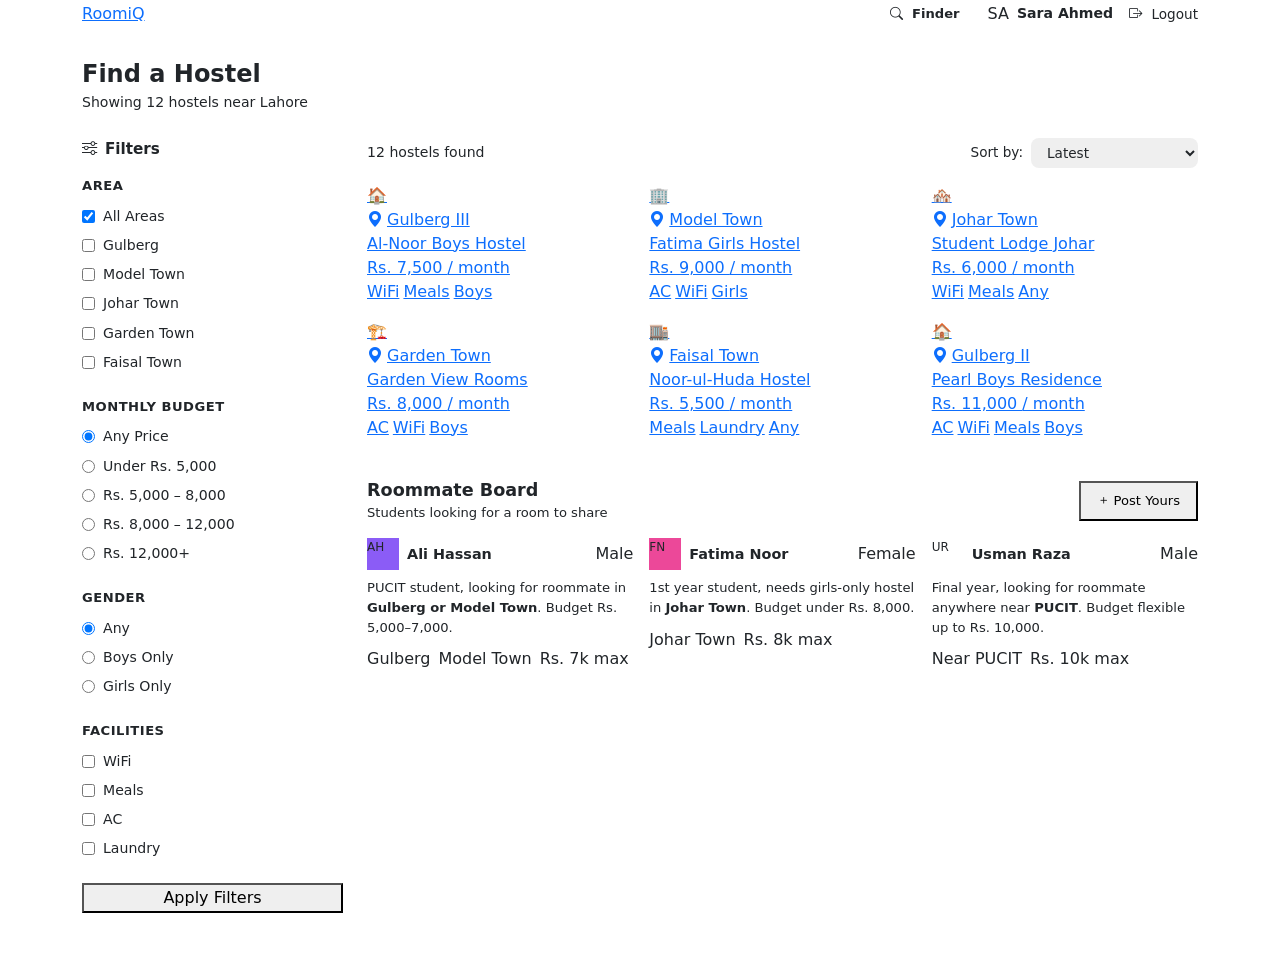
==== finder-home.html @ 052b9d27 "add finder home page with filter options and listings" ====
<!DOCTYPE html>
<html lang="en">
<head>
    <meta charset="UTF-8">
    <meta name="viewport" content="width=device-width, initial-scale=1.0">
    <title>Find Hostels – RoomiQ</title>
    <link href="https://cdn.jsdelivr.net/npm/bootstrap@5.3.2/dist/css/bootstrap.min.css" rel="stylesheet">
    <link href="https://cdn.jsdelivr.net/npm/bootstrap-icons@1.11.3/font/bootstrap-icons.min.css" rel="stylesheet">
    <link rel="stylesheet" href="css/style.css">
</head>
<body style="background: var(--bg-light);">

<!-- ===== NAVBAR ===== -->
<nav class="dash-navbar">
    <div class="container d-flex align-items-center justify-content-between">
        <a href="index.html" class="rq-logo">Roomi<span>Q</span></a>
        <div class="d-flex align-items-center gap-3">
            <span style="font-size: 0.82rem; background: var(--primary-light); color: var(--primary); padding: 4px 12px; border-radius: 20px; font-weight: 600;">
                <i class="bi bi-search me-1"></i> Finder
            </span>
            <div class="d-flex align-items-center gap-2">
                <div class="user-avatar" style="background: var(--accent);">SA</div>
                <span style="font-size: 0.88rem; font-weight: 600; color: var(--text-dark);">Sara Ahmed</span>
            </div>
            <a href="login.html" style="font-size: 0.85rem; color: var(--text-muted); text-decoration: none;">
                <i class="bi bi-box-arrow-right me-1"></i> Logout
            </a>
        </div>
    </div>
</nav>

<div class="container" style="padding-top: 32px; padding-bottom: 60px;">

    <!-- Page Header -->
    <div class="mb-4">
        <h1 style="font-size: 1.5rem; font-weight: 800; margin-bottom: 4px;">Find a Hostel</h1>
        <p style="font-size: 0.88rem; color: var(--text-muted); margin: 0;">Showing 12 hostels near Lahore</p>
    </div>

    <div class="row g-4">

        <!-- ===== FILTER SIDEBAR ===== -->
        <div class="col-lg-3">
            <div class="filter-bar">
                <div style="font-weight: 700; font-size: 0.95rem; margin-bottom: 16px;">
                    <i class="bi bi-sliders me-2"></i>Filters
                </div>

                <!-- Area -->
                <div class="mb-4">
                    <div style="font-size: 0.82rem; font-weight: 600; color: var(--text-muted); margin-bottom: 10px; text-transform: uppercase; letter-spacing: 0.5px;">Area</div>
                    <div class="d-flex flex-column gap-2">
                        <label style="display: flex; align-items: center; gap: 8px; font-size: 0.88rem; cursor: pointer;">
                            <input type="checkbox" checked style="accent-color: var(--primary);"> All Areas
                        </label>
                        <label style="display: flex; align-items: center; gap: 8px; font-size: 0.88rem; cursor: pointer;">
                            <input type="checkbox" style="accent-color: var(--primary);"> Gulberg
                        </label>
                        <label style="display: flex; align-items: center; gap: 8px; font-size: 0.88rem; cursor: pointer;">
                            <input type="checkbox" style="accent-color: var(--primary);"> Model Town
                        </label>
                        <label style="display: flex; align-items: center; gap: 8px; font-size: 0.88rem; cursor: pointer;">
                            <input type="checkbox" style="accent-color: var(--primary);"> Johar Town
                        </label>
                        <label style="display: flex; align-items: center; gap: 8px; font-size: 0.88rem; cursor: pointer;">
                            <input type="checkbox" style="accent-color: var(--primary);"> Garden Town
                        </label>
                        <label style="display: flex; align-items: center; gap: 8px; font-size: 0.88rem; cursor: pointer;">
                            <input type="checkbox" style="accent-color: var(--primary);"> Faisal Town
                        </label>
                    </div>
                </div>

                <!-- Budget -->
                <div class="mb-4">
                    <div style="font-size: 0.82rem; font-weight: 600; color: var(--text-muted); margin-bottom: 10px; text-transform: uppercase; letter-spacing: 0.5px;">Monthly Budget</div>
                    <div class="d-flex flex-column gap-2">
                        <label style="display: flex; align-items: center; gap: 8px; font-size: 0.88rem; cursor: pointer;">
                            <input type="radio" name="budget" checked style="accent-color: var(--primary);"> Any Price
                        </label>
                        <label style="display: flex; align-items: center; gap: 8px; font-size: 0.88rem; cursor: pointer;">
                            <input type="radio" name="budget" style="accent-color: var(--primary);"> Under Rs. 5,000
                        </label>
                        <label style="display: flex; align-items: center; gap: 8px; font-size: 0.88rem; cursor: pointer;">
                            <input type="radio" name="budget" style="accent-color: var(--primary);"> Rs. 5,000 – 8,000
                        </label>
                        <label style="display: flex; align-items: center; gap: 8px; font-size: 0.88rem; cursor: pointer;">
                            <input type="radio" name="budget" style="accent-color: var(--primary);"> Rs. 8,000 – 12,000
                        </label>
                        <label style="display: flex; align-items: center; gap: 8px; font-size: 0.88rem; cursor: pointer;">
                            <input type="radio" name="budget" style="accent-color: var(--primary);"> Rs. 12,000+
                        </label>
                    </div>
                </div>

                <!-- Gender -->
                <div class="mb-4">
                    <div style="font-size: 0.82rem; font-weight: 600; color: var(--text-muted); margin-bottom: 10px; text-transform: uppercase; letter-spacing: 0.5px;">Gender</div>
                    <div class="d-flex flex-column gap-2">
                        <label style="display: flex; align-items: center; gap: 8px; font-size: 0.88rem; cursor: pointer;">
                            <input type="radio" name="gender" checked style="accent-color: var(--primary);"> Any
                        </label>
                        <label style="display: flex; align-items: center; gap: 8px; font-size: 0.88rem; cursor: pointer;">
                            <input type="radio" name="gender" style="accent-color: var(--primary);"> Boys Only
                        </label>
                        <label style="display: flex; align-items: center; gap: 8px; font-size: 0.88rem; cursor: pointer;">
                            <input type="radio" name="gender" style="accent-color: var(--primary);"> Girls Only
                        </label>
                    </div>
                </div>

                <!-- Facilities -->
                <div class="mb-4">
                    <div style="font-size: 0.82rem; font-weight: 600; color: var(--text-muted); margin-bottom: 10px; text-transform: uppercase; letter-spacing: 0.5px;">Facilities</div>
                    <div class="d-flex flex-column gap-2">
                        <label style="display: flex; align-items: center; gap: 8px; font-size: 0.88rem; cursor: pointer;">
                            <input type="checkbox" style="accent-color: var(--primary);"> WiFi
                        </label>
                        <label style="display: flex; align-items: center; gap: 8px; font-size: 0.88rem; cursor: pointer;">
                            <input type="checkbox" style="accent-color: var(--primary);"> Meals
                        </label>
                        <label style="display: flex; align-items: center; gap: 8px; font-size: 0.88rem; cursor: pointer;">
                            <input type="checkbox" style="accent-color: var(--primary);"> AC
                        </label>
                        <label style="display: flex; align-items: center; gap: 8px; font-size: 0.88rem; cursor: pointer;">
                            <input type="checkbox" style="accent-color: var(--primary);"> Laundry
                        </label>
                    </div>
                </div>

                <button class="btn-primary-rq w-100 text-center">Apply Filters</button>
            </div>
        </div>

        <!-- ===== LISTINGS GRID ===== -->
        <div class="col-lg-9">

            <!-- Sort bar -->
            <div class="d-flex align-items-center justify-content-between mb-3">
                <span style="font-size: 0.88rem; color: var(--text-muted);">12 hostels found</span>
                <div class="d-flex align-items-center gap-2">
                    <span style="font-size: 0.85rem; color: var(--text-muted);">Sort by:</span>
                    <select style="border: 1.5px solid var(--border); border-radius: 8px; padding: 6px 12px; font-size: 0.85rem; color: var(--text-dark); outline: none;">
                        <option>Latest</option>
                        <option>Price: Low to High</option>
                        <option>Price: High to Low</option>
                    </select>
                </div>
            </div>

            <!-- Cards Grid -->
            <div class="row g-3">

                <!-- Listing 1 -->
                <div class="col-md-4">
                    <a href="#" class="listing-card" onclick="showDetail(event)">
                        <div class="listing-card-img">🏠</div>
                        <div class="listing-card-body">
                            <div class="listing-area"><i class="bi bi-geo-alt-fill me-1"></i>Gulberg III</div>
                            <div class="listing-title">Al-Noor Boys Hostel</div>
                            <div class="listing-price">Rs. 7,500 <span>/ month</span></div>
                            <div class="d-flex flex-wrap gap-1 align-items-center">
                                <span class="facility-tag">WiFi</span>
                                <span class="facility-tag">Meals</span>
                                <span class="gender-badge gender-boys">Boys</span>
                            </div>
                        </div>
                    </a>
                </div>

                <!-- Listing 2 -->
                <div class="col-md-4">
                    <a href="#" class="listing-card" onclick="showDetail(event)">
                        <div class="listing-card-img">🏢</div>
                        <div class="listing-card-body">
                            <div class="listing-area"><i class="bi bi-geo-alt-fill me-1"></i>Model Town</div>
                            <div class="listing-title">Fatima Girls Hostel</div>
                            <div class="listing-price">Rs. 9,000 <span>/ month</span></div>
                            <div class="d-flex flex-wrap gap-1 align-items-center">
                                <span class="facility-tag">AC</span>
                                <span class="facility-tag">WiFi</span>
                                <span class="gender-badge gender-girls">Girls</span>
                            </div>
                        </div>
                    </a>
                </div>

                <!-- Listing 3 -->
                <div class="col-md-4">
                    <a href="#" class="listing-card" onclick="showDetail(event)">
                        <div class="listing-card-img">🏘️</div>
                        <div class="listing-card-body">
                            <div class="listing-area"><i class="bi bi-geo-alt-fill me-1"></i>Johar Town</div>
                            <div class="listing-title">Student Lodge Johar</div>
                            <div class="listing-price">Rs. 6,000 <span>/ month</span></div>
                            <div class="d-flex flex-wrap gap-1 align-items-center">
                                <span class="facility-tag">WiFi</span>
                                <span class="facility-tag">Meals</span>
                                <span class="gender-badge gender-any">Any</span>
                            </div>
                        </div>
                    </a>
                </div>

                <!-- Listing 4 -->
                <div class="col-md-4">
                    <a href="#" class="listing-card" onclick="showDetail(event)">
                        <div class="listing-card-img">🏗️</div>
                        <div class="listing-card-body">
                            <div class="listing-area"><i class="bi bi-geo-alt-fill me-1"></i>Garden Town</div>
                            <div class="listing-title">Garden View Rooms</div>
                            <div class="listing-price">Rs. 8,000 <span>/ month</span></div>
                            <div class="d-flex flex-wrap gap-1 align-items-center">
                                <span class="facility-tag">AC</span>
                                <span class="facility-tag">WiFi</span>
                                <span class="gender-badge gender-boys">Boys</span>
                            </div>
                        </div>
                    </a>
                </div>

                <!-- Listing 5 -->
                <div class="col-md-4">
                    <a href="#" class="listing-card" onclick="showDetail(event)">
                        <div class="listing-card-img">🏬</div>
                        <div class="listing-card-body">
                            <div class="listing-area"><i class="bi bi-geo-alt-fill me-1"></i>Faisal Town</div>
                            <div class="listing-title">Noor-ul-Huda Hostel</div>
                            <div class="listing-price">Rs. 5,500 <span>/ month</span></div>
                            <div class="d-flex flex-wrap gap-1 align-items-center">
                                <span class="facility-tag">Meals</span>
                                <span class="facility-tag">Laundry</span>
                                <span class="gender-badge gender-any">Any</span>
                            </div>
                        </div>
                    </a>
                </div>

                <!-- Listing 6 -->
                <div class="col-md-4">
                    <a href="#" class="listing-card" onclick="showDetail(event)">
                        <div class="listing-card-img">🏠</div>
                        <div class="listing-card-body">
                            <div class="listing-area"><i class="bi bi-geo-alt-fill me-1"></i>Gulberg II</div>
                            <div class="listing-title">Pearl Boys Residence</div>
                            <div class="listing-price">Rs. 11,000 <span>/ month</span></div>
                            <div class="d-flex flex-wrap gap-1 align-items-center">
                                <span class="facility-tag">AC</span>
                                <span class="facility-tag">WiFi</span>
                                <span class="facility-tag">Meals</span>
                                <span class="gender-badge gender-boys">Boys</span>
                            </div>
                        </div>
                    </a>
                </div>

            </div>

            <!-- ===== ROOMMATE BOARD ===== -->
            <div style="margin-top: 40px;">
                <div class="d-flex align-items-center justify-content-between mb-3">
                    <div>
                        <h2 style="font-size: 1.1rem; font-weight: 800; margin-bottom: 2px;">Roommate Board</h2>
                        <p style="font-size: 0.82rem; color: var(--text-muted); margin: 0;">Students looking for a room to share</p>
                    </div>
                    <button class="btn-accent-rq" style="font-size: 0.82rem; padding: 8px 16px;" onclick="showRoommateModal()">
                        <i class="bi bi-plus me-1"></i>Post Yours
                    </button>
                </div>
                <div class="row g-3">
                    <div class="col-md-4">
                        <div class="roommate-card">
                            <div class="d-flex align-items-center gap-2 mb-2">
                                <div class="user-avatar" style="background: #8B5CF6; width: 32px; height: 32px; font-size: 0.75rem;">AH</div>
                                <span style="font-weight: 700; font-size: 0.9rem;">Ali Hassan</span>
                                <span class="gender-badge gender-boys" style="margin-left: auto;">Male</span>
                            </div>
                            <div style="font-size: 0.82rem; color: var(--text-muted); margin-bottom: 10px; line-height: 1.5;">
                                PUCIT student, looking for roommate in <strong>Gulberg or Model Town</strong>. Budget Rs. 5,000–7,000.
                            </div>
                            <div class="d-flex gap-2">
                                <span class="facility-tag">Gulberg</span>
                                <span class="facility-tag">Model Town</span>
                                <span class="facility-tag">Rs. 7k max</span>
                            </div>
                        </div>
                    </div>
                    <div class="col-md-4">
                        <div class="roommate-card">
                            <div class="d-flex align-items-center gap-2 mb-2">
                                <div class="user-avatar" style="background: #EC4899; width: 32px; height: 32px; font-size: 0.75rem;">FN</div>
                                <span style="font-weight: 700; font-size: 0.9rem;">Fatima Noor</span>
                                <span class="gender-badge gender-girls" style="margin-left: auto;">Female</span>
                            </div>
                            <div style="font-size: 0.82rem; color: var(--text-muted); margin-bottom: 10px; line-height: 1.5;">
                                1st year student, needs girls-only hostel in <strong>Johar Town</strong>. Budget under Rs. 8,000.
                            </div>
                            <div class="d-flex gap-2">
                                <span class="facility-tag">Johar Town</span>
                                <span class="facility-tag">Rs. 8k max</span>
                            </div>
                        </div>
                    </div>
                    <div class="col-md-4">
                        <div class="roommate-card">
                            <div class="d-flex align-items-center gap-2 mb-2">
                                <div class="user-avatar" style="background: var(--accent); width: 32px; height: 32px; font-size: 0.75rem;">UR</div>
                                <span style="font-weight: 700; font-size: 0.9rem;">Usman Raza</span>
                                <span class="gender-badge gender-boys" style="margin-left: auto;">Male</span>
                            </div>
                            <div style="font-size: 0.82rem; color: var(--text-muted); margin-bottom: 10px; line-height: 1.5;">
                                Final year, looking for roommate anywhere near <strong>PUCIT</strong>. Budget flexible up to Rs. 10,000.
                            </div>
                            <div class="d-flex gap-2">
                                <span class="facility-tag">Near PUCIT</span>
                                <span class="facility-tag">Rs. 10k max</span>
                            </div>
                        </div>
                    </div>
                </div>
            </div>

        </div>
    </div>
</div>

<!-- Hostel Detail Modal -->
<div class="modal fade" id="detailModal" tabindex="-1">
    <div class="modal-dialog modal-lg">
        <div class="modal-content" style="border-radius: 16px; border: none;">
            <div class="modal-header" style="border-bottom: 1px solid var(--border); padding: 20px 24px;">
                <h5 class="modal-title" style="font-weight: 700;">Al-Noor Boys Hostel</h5>
                <button type="button" class="btn-close" data-bs-dismiss="modal"></button>
            </div>
            <div class="modal-body" style="padding: 24px;">
                <div class="listing-card-img mb-3" style="height: 200px; border-radius: 12px;">🏠</div>
                <div class="d-flex align-items-center gap-3 flex-wrap mb-3">
                    <div style="font-size: 1.4rem; font-weight: 800; color: var(--accent);">Rs. 7,500<span style="font-size: 0.85rem; font-weight: 500; color: var(--text-muted);">/month</span></div>
                    <span class="gender-badge gender-boys">Boys Only</span>
                    <span style="font-size: 0.88rem; color: var(--text-muted);"><i class="bi bi-geo-alt me-1"></i>Gulberg III, Lahore</span>
                </div>
                <div class="mb-3">
                    <div style="font-weight: 700; font-size: 0.9rem; margin-bottom: 8px;">Facilities</div>
                    <div class="d-flex flex-wrap gap-2">
                        <span class="facility-tag"><i class="bi bi-wifi me-1"></i>WiFi</span>
                        <span class="facility-tag">3 Meals/day</span>
                        <span class="facility-tag">Laundry</span>
                        <span class="facility-tag">24/7 Security</span>
                    </div>
                </div>
                <div class="mb-3">
                    <div style="font-weight: 700; font-size: 0.9rem; margin-bottom: 6px;">Description</div>
                    <p style="font-size: 0.88rem; color: var(--text-muted); line-height: 1.6;">Well-maintained boys hostel located in the heart of Gulberg. 5 minutes drive from PUCIT. Clean rooms, home-cooked meals, and reliable WiFi. Rooms available on sharing basis (2–3 persons).</p>
                </div>
            </div>
            <div class="modal-footer" style="border-top: 1px solid var(--border); padding: 16px 24px;">
                <button type="button" class="btn-outline-rq" data-bs-dismiss="modal">Close</button>
                <a href="https://wa.me/923001234567?text=Hi! I found your hostel on RoomiQ and I'm interested." target="_blank" class="btn-accent-rq ms-2">
                    <i class="bi bi-whatsapp me-2"></i>Contact on WhatsApp
                </a>
            </div>
        </div>
    </div>
</div>

<!-- Post Roommate Modal -->
<div class="modal fade" id="roommateModal" tabindex="-1">
    <div class="modal-dialog">
        <div class="modal-content" style="border-radius: 16px; border: none;">
            <div class="modal-header" style="border-bottom: 1px solid var(--border); padding: 20px 24px;">
                <h5 class="modal-title" style="font-weight: 700;">Post Roommate Request</h5>
                <button type="button" class="btn-close" data-bs-dismiss="modal"></button>
            </div>
            <div class="modal-body" style="padding: 24px;">
                <div class="mb-3">
                    <label class="form-label-rq">Preferred Area</label>
                    <input type="text" class="form-control-rq" placeholder="e.g. Gulberg, Johar Town...">
                </div>
                <div class="mb-3">
                    <label class="form-label-rq">Max Budget (PKR/month)</label>
                    <input type="number" class="form-control-rq" placeholder="e.g. 8000">
                </div>
                <div class="mb-3">
                    <label class="form-label-rq">Gender</label>
                    <select class="form-control-rq">
                        <option>Male</option>
                        <option>Female</option>
                    </select>
                </div>
                <div class="mb-3">
                    <label class="form-label-rq">Short Description</label>
                    <textarea class="form-control-rq" rows="3" placeholder="Briefly describe what you're looking for..."></textarea>
                </div>
            </div>
            <div class="modal-footer" style="border-top: 1px solid var(--border); padding: 16px 24px;">
                <button type="button" class="btn-outline-rq" data-bs-dismiss="modal">Cancel</button>
                <button type="button" class="btn-primary-rq ms-2">Post Request</button>
            </div>
        </div>
    </div>
</div>

<script src="https://cdn.jsdelivr.net/npm/bootstrap@5.3.2/dist/js/bootstrap.bundle.min.js"></script>
<script>
    function showDetail(e) {
        e.preventDefault();
        new bootstrap.Modal(document.getElementById('detailModal')).show();
    }

    function showRoommateModal() {
        new bootstrap.Modal(document.getElementById('roommateModal')).show();
    }
</script>
</body>
</html>
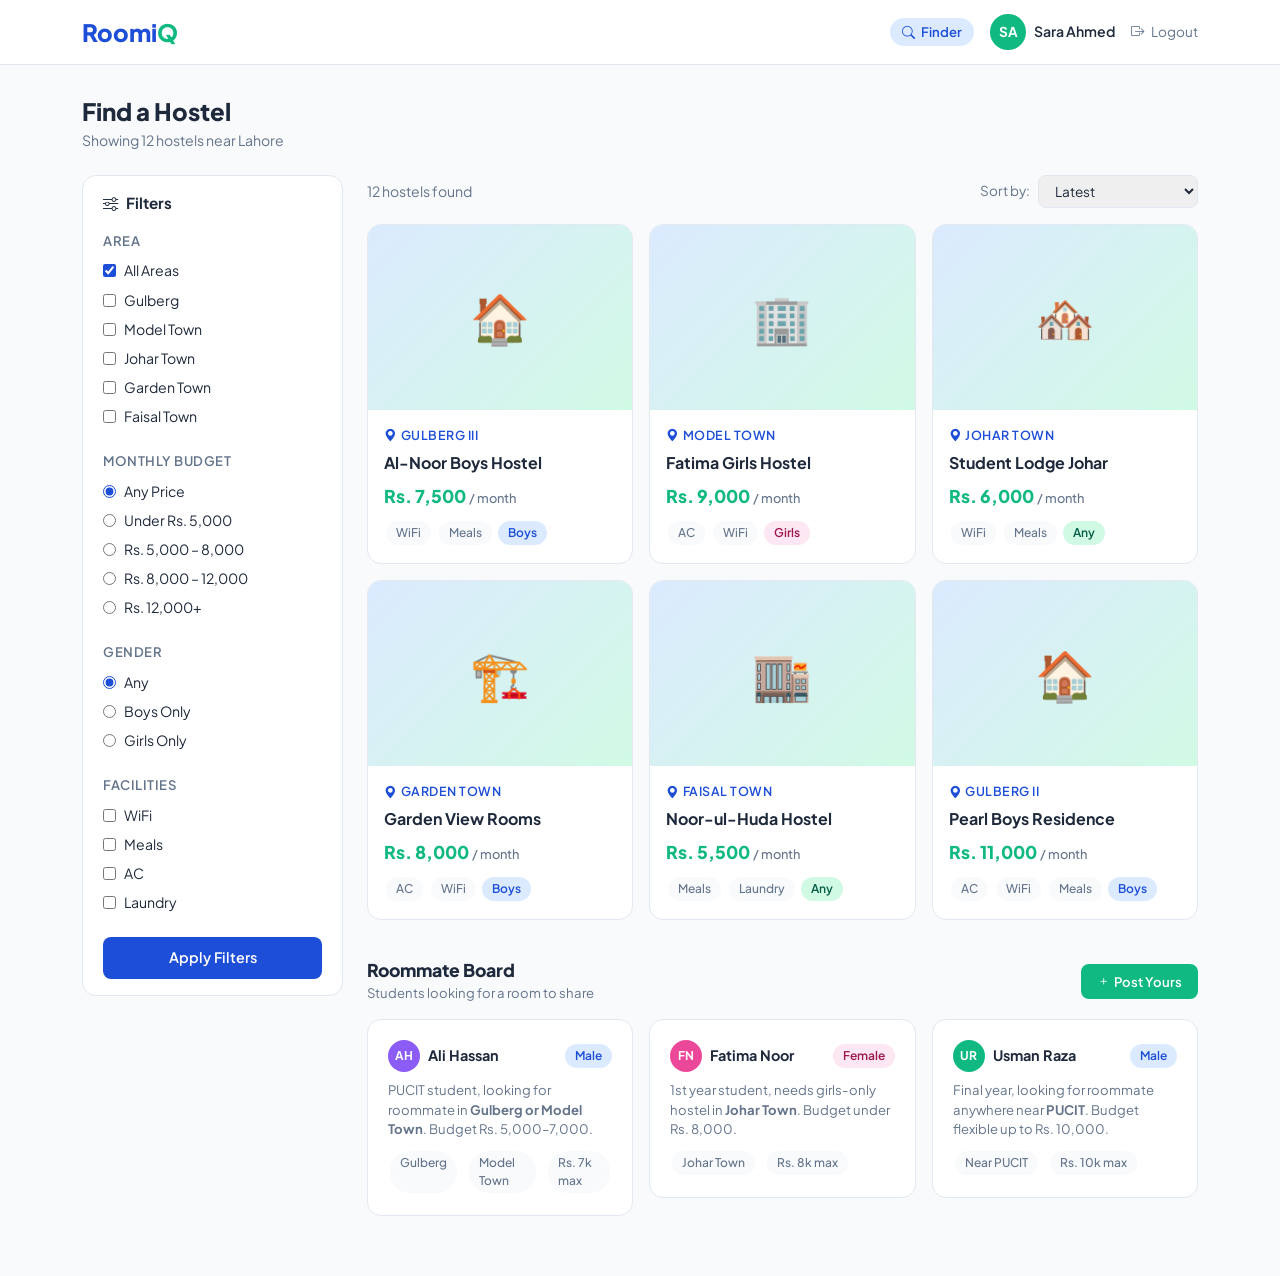
==== commit 775ac6b1: "update branding from RoomiQ to RoomKaroo across multiple HTML files and CSS" ====
--- a/finder-home.html
+++ b/finder-home.html
@@ -3,7 +3,7 @@
 <head>
     <meta charset="UTF-8">
     <meta name="viewport" content="width=device-width, initial-scale=1.0">
-    <title>Find Hostels – RoomiQ</title>
+    <title>Find Hostels – RoomKaroo</title>
     <link href="https://cdn.jsdelivr.net/npm/bootstrap@5.3.2/dist/css/bootstrap.min.css" rel="stylesheet">
     <link href="https://cdn.jsdelivr.net/npm/bootstrap-icons@1.11.3/font/bootstrap-icons.min.css" rel="stylesheet">
     <link rel="stylesheet" href="css/style.css">
@@ -355,7 +355,7 @@
             </div>
             <div class="modal-footer" style="border-top: 1px solid var(--border); padding: 16px 24px;">
                 <button type="button" class="btn-outline-rq" data-bs-dismiss="modal">Close</button>
-                <a href="https://wa.me/923001234567?text=Hi! I found your hostel on RoomiQ and I'm interested." target="_blank" class="btn-accent-rq ms-2">
+                <a href="https://wa.me/923001234567?text=Hi! I found your hostel on RoomKaroo and I'm interested." target="_blank" class="btn-accent-rq ms-2">
                     <i class="bi bi-whatsapp me-2"></i>Contact on WhatsApp
                 </a>
             </div>
--- a/css/style.css
+++ b/css/style.css
@@ -0,0 +1,599 @@
+/* ===== RoomKaroo Global Styles ===== */
+@import url('https://fonts.googleapis.com/css2?family=Plus+Jakarta+Sans:wght@400;500;600;700;800&display=swap');
+
+:root {
+    --primary: #1D4ED8;
+    --primary-dark: #1E40AF;
+    --primary-light: #DBEAFE;
+    --accent: #10B981;
+    --accent-light: #D1FAE5;
+    --text-dark: #1E293B;
+    --text-muted: #64748B;
+    --bg-light: #F8FAFC;
+    --border: #E2E8F0;
+    --white: #ffffff;
+    --shadow: 0 4px 24px rgba(29, 78, 216, 0.08);
+    --shadow-hover: 0 8px 32px rgba(29, 78, 216, 0.15);
+}
+
+* {
+    margin: 0;
+    padding: 0;
+    box-sizing: border-box;
+}
+
+body {
+    font-family: 'Plus Jakarta Sans', sans-serif;
+    color: var(--text-dark);
+    background-color: var(--white);
+}
+
+/* ===== NAVBAR ===== */
+.rq-navbar {
+    background: var(--white);
+    padding: 14px 0;
+    border-bottom: 1px solid var(--border);
+    position: sticky;
+    top: 0;
+    z-index: 100;
+}
+
+.rq-logo {
+    font-size: 1.5rem;
+    font-weight: 800;
+    color: var(--primary);
+    text-decoration: none;
+}
+
+.rq-logo span {
+    color: var(--accent);
+}
+
+/* ===== BUTTONS ===== */
+.btn-primary-rq {
+    background: var(--primary);
+    color: white;
+    border: none;
+    padding: 10px 24px;
+    border-radius: 8px;
+    font-weight: 600;
+    font-size: 0.9rem;
+    transition: all 0.2s ease;
+    text-decoration: none;
+    display: inline-block;
+}
+
+.btn-primary-rq:hover {
+    background: var(--primary-dark);
+    color: white;
+    transform: translateY(-1px);
+    box-shadow: var(--shadow-hover);
+}
+
+.btn-outline-rq {
+    background: transparent;
+    color: var(--primary);
+    border: 2px solid var(--primary);
+    padding: 8px 22px;
+    border-radius: 8px;
+    font-weight: 600;
+    font-size: 0.9rem;
+    transition: all 0.2s ease;
+    text-decoration: none;
+    display: inline-block;
+}
+
+.btn-outline-rq:hover {
+    background: var(--primary);
+    color: white;
+}
+
+.btn-accent-rq {
+    background: var(--accent);
+    color: white;
+    border: none;
+    padding: 10px 24px;
+    border-radius: 8px;
+    font-weight: 600;
+    font-size: 0.9rem;
+    transition: all 0.2s ease;
+    text-decoration: none;
+    display: inline-block;
+}
+
+.btn-accent-rq:hover {
+    background: #059669;
+    color: white;
+    transform: translateY(-1px);
+}
+
+/* ===== HERO ===== */
+.hero-section {
+    background: linear-gradient(135deg, #EFF6FF 0%, #F0FDF4 100%);
+    padding: 80px 0 60px;
+}
+
+.hero-badge {
+    background: var(--primary-light);
+    color: var(--primary);
+    padding: 6px 16px;
+    border-radius: 20px;
+    font-size: 0.82rem;
+    font-weight: 600;
+    display: inline-block;
+    margin-bottom: 20px;
+}
+
+.hero-title {
+    font-size: 3rem;
+    font-weight: 800;
+    line-height: 1.15;
+    color: var(--text-dark);
+    margin-bottom: 18px;
+}
+
+.hero-title .highlight {
+    color: var(--primary);
+}
+
+.hero-subtitle {
+    font-size: 1.1rem;
+    color: var(--text-muted);
+    max-width: 480px;
+    line-height: 1.7;
+    margin-bottom: 32px;
+}
+
+/* Search box */
+.search-box {
+    background: var(--white);
+    border-radius: 14px;
+    padding: 8px;
+    display: flex;
+    align-items: center;
+    gap: 8px;
+    box-shadow: var(--shadow);
+    max-width: 540px;
+}
+
+.search-box select,
+.search-box input {
+    border: none;
+    outline: none;
+    font-family: 'Plus Jakarta Sans', sans-serif;
+    font-size: 0.9rem;
+    color: var(--text-dark);
+    background: transparent;
+    padding: 8px 12px;
+    flex: 1;
+}
+
+.search-box select option {
+    font-family: 'Plus Jakarta Sans', sans-serif;
+}
+
+/* Stats row */
+.stat-item {
+    text-align: center;
+}
+
+.stat-item .stat-num {
+    font-size: 1.8rem;
+    font-weight: 800;
+    color: var(--primary);
+}
+
+.stat-item .stat-label {
+    font-size: 0.82rem;
+    color: var(--text-muted);
+    font-weight: 500;
+}
+
+/* ===== LISTING CARDS ===== */
+.listing-card {
+    background: var(--white);
+    border-radius: 14px;
+    overflow: hidden;
+    border: 1px solid var(--border);
+    transition: all 0.25s ease;
+    text-decoration: none;
+    color: inherit;
+    display: block;
+}
+
+.listing-card:hover {
+    transform: translateY(-4px);
+    box-shadow: var(--shadow-hover);
+    border-color: var(--primary);
+    color: inherit;
+    text-decoration: none;
+}
+
+.listing-card-img {
+    width: 100%;
+    height: 185px;
+    object-fit: cover;
+    background: linear-gradient(135deg, #DBEAFE 0%, #D1FAE5 100%);
+    display: flex;
+    align-items: center;
+    justify-content: center;
+    font-size: 3rem;
+}
+
+.listing-card-body {
+    padding: 16px;
+}
+
+.listing-area {
+    font-size: 0.78rem;
+    color: var(--primary);
+    font-weight: 600;
+    text-transform: uppercase;
+    letter-spacing: 0.5px;
+    margin-bottom: 6px;
+}
+
+.listing-title {
+    font-size: 1rem;
+    font-weight: 700;
+    color: var(--text-dark);
+    margin-bottom: 8px;
+}
+
+.listing-price {
+    font-size: 1.1rem;
+    font-weight: 800;
+    color: var(--accent);
+    margin-bottom: 10px;
+}
+
+.listing-price span {
+    font-size: 0.8rem;
+    font-weight: 500;
+    color: var(--text-muted);
+}
+
+.facility-tag {
+    background: var(--bg-light);
+    color: var(--text-muted);
+    padding: 3px 10px;
+    border-radius: 20px;
+    font-size: 0.75rem;
+    font-weight: 500;
+    display: inline-block;
+    margin: 2px;
+}
+
+.gender-badge {
+    padding: 3px 10px;
+    border-radius: 20px;
+    font-size: 0.75rem;
+    font-weight: 600;
+}
+
+.gender-boys {
+    background: #DBEAFE;
+    color: #1D4ED8;
+}
+
+.gender-girls {
+    background: #FCE7F3;
+    color: #9D174D;
+}
+
+.gender-any {
+    background: var(--accent-light);
+    color: #065F46;
+}
+
+/* ===== HOW IT WORKS ===== */
+.how-section {
+    padding: 72px 0;
+    background: var(--white);
+}
+
+.step-card {
+    text-align: center;
+    padding: 32px 24px;
+}
+
+.step-icon {
+    width: 64px;
+    height: 64px;
+    background: var(--primary-light);
+    border-radius: 50%;
+    display: flex;
+    align-items: center;
+    justify-content: center;
+    font-size: 1.6rem;
+    margin: 0 auto 20px;
+}
+
+.step-title {
+    font-size: 1.05rem;
+    font-weight: 700;
+    margin-bottom: 10px;
+}
+
+.step-desc {
+    font-size: 0.88rem;
+    color: var(--text-muted);
+    line-height: 1.6;
+}
+
+/* ===== SECTION HEADERS ===== */
+.section-title {
+    font-size: 1.9rem;
+    font-weight: 800;
+    color: var(--text-dark);
+    margin-bottom: 8px;
+}
+
+.section-sub {
+    font-size: 0.95rem;
+    color: var(--text-muted);
+    margin-bottom: 40px;
+}
+
+/* ===== AUTH PAGES ===== */
+.auth-page {
+    min-height: 100vh;
+    background: linear-gradient(135deg, #EFF6FF 0%, #F0FDF4 100%);
+    display: flex;
+    align-items: center;
+    padding: 40px 0;
+}
+
+.auth-card {
+    background: var(--white);
+    border-radius: 20px;
+    padding: 40px;
+    box-shadow: var(--shadow);
+    max-width: 460px;
+    width: 100%;
+    margin: 0 auto;
+}
+
+.auth-title {
+    font-size: 1.7rem;
+    font-weight: 800;
+    color: var(--text-dark);
+    margin-bottom: 6px;
+}
+
+.auth-sub {
+    font-size: 0.9rem;
+    color: var(--text-muted);
+    margin-bottom: 28px;
+}
+
+.form-label-rq {
+    font-size: 0.85rem;
+    font-weight: 600;
+    color: var(--text-dark);
+    margin-bottom: 6px;
+}
+
+.form-control-rq {
+    border: 1.5px solid var(--border);
+    border-radius: 10px;
+    padding: 11px 14px;
+    font-family: 'Plus Jakarta Sans', sans-serif;
+    font-size: 0.9rem;
+    color: var(--text-dark);
+    width: 100%;
+    transition: border-color 0.2s;
+    outline: none;
+}
+
+.form-control-rq:focus {
+    border-color: var(--primary);
+    box-shadow: 0 0 0 3px rgba(29, 78, 216, 0.1);
+}
+
+.role-selector {
+    display: grid;
+    grid-template-columns: 1fr 1fr;
+    gap: 12px;
+    margin-bottom: 24px;
+}
+
+.role-option {
+    border: 2px solid var(--border);
+    border-radius: 12px;
+    padding: 16px;
+    text-align: center;
+    cursor: pointer;
+    transition: all 0.2s;
+}
+
+.role-option:hover,
+.role-option.active {
+    border-color: var(--primary);
+    background: var(--primary-light);
+}
+
+.role-option .role-icon {
+    font-size: 1.8rem;
+    display: block;
+    margin-bottom: 8px;
+}
+
+.role-option .role-name {
+    font-size: 0.88rem;
+    font-weight: 700;
+    color: var(--text-dark);
+}
+
+.role-option .role-desc {
+    font-size: 0.75rem;
+    color: var(--text-muted);
+}
+
+/* ===== DASHBOARD ===== */
+.dashboard-page {
+    background: var(--bg-light);
+    min-height: 100vh;
+}
+
+.dash-navbar {
+    background: var(--white);
+    padding: 14px 0;
+    border-bottom: 1px solid var(--border);
+}
+
+.user-avatar {
+    width: 36px;
+    height: 36px;
+    background: var(--primary);
+    color: white;
+    border-radius: 50%;
+    display: flex;
+    align-items: center;
+    justify-content: center;
+    font-weight: 700;
+    font-size: 0.85rem;
+}
+
+.dash-content {
+    padding: 32px 0;
+}
+
+.stat-card {
+    background: var(--white);
+    border-radius: 14px;
+    padding: 22px 24px;
+    border: 1px solid var(--border);
+    display: flex;
+    align-items: center;
+    gap: 16px;
+}
+
+.stat-card-icon {
+    width: 52px;
+    height: 52px;
+    border-radius: 12px;
+    display: flex;
+    align-items: center;
+    justify-content: center;
+    font-size: 1.4rem;
+    flex-shrink: 0;
+}
+
+.stat-card-num {
+    font-size: 1.7rem;
+    font-weight: 800;
+    color: var(--text-dark);
+    line-height: 1;
+    margin-bottom: 4px;
+}
+
+.stat-card-label {
+    font-size: 0.82rem;
+    color: var(--text-muted);
+    font-weight: 500;
+}
+
+.lister-listing-card {
+    background: var(--white);
+    border-radius: 14px;
+    overflow: hidden;
+    border: 1px solid var(--border);
+    display: flex;
+    align-items: stretch;
+}
+
+.lister-listing-img {
+    width: 120px;
+    min-height: 100px;
+    background: linear-gradient(135deg, #DBEAFE, #D1FAE5);
+    display: flex;
+    align-items: center;
+    justify-content: center;
+    font-size: 2.2rem;
+    flex-shrink: 0;
+}
+
+.lister-listing-body {
+    padding: 16px 20px;
+    flex: 1;
+}
+
+.status-badge {
+    padding: 3px 10px;
+    border-radius: 20px;
+    font-size: 0.75rem;
+    font-weight: 600;
+}
+
+.status-active {
+    background: var(--accent-light);
+    color: #065F46;
+}
+
+.status-inactive {
+    background: #FEF3C7;
+    color: #92400E;
+}
+
+/* ===== ROOMMATE BOARD ===== */
+.roommate-card {
+    background: var(--white);
+    border-radius: 14px;
+    padding: 20px;
+    border: 1px solid var(--border);
+    transition: all 0.2s;
+}
+
+.roommate-card:hover {
+    border-color: var(--accent);
+    box-shadow: 0 4px 16px rgba(16, 185, 129, 0.1);
+}
+
+/* ===== FOOTER ===== */
+.rq-footer {
+    background: var(--text-dark);
+    color: #94A3B8;
+    padding: 40px 0 24px;
+    margin-top: 80px;
+}
+
+.footer-logo {
+    font-size: 1.4rem;
+    font-weight: 800;
+    color: var(--white);
+}
+
+.footer-logo span {
+    color: var(--accent);
+}
+
+/* ===== FILTER BAR ===== */
+.filter-bar {
+    background: var(--white);
+    border-radius: 14px;
+    padding: 16px 20px;
+    border: 1px solid var(--border);
+    margin-bottom: 28px;
+}
+
+/* Responsive */
+@media (max-width: 768px) {
+    .hero-title {
+        font-size: 2rem;
+    }
+
+    .auth-card {
+        padding: 28px 20px;
+        margin: 0 16px;
+    }
+
+    .lister-listing-card {
+        flex-direction: column;
+    }
+
+    .lister-listing-img {
+        width: 100%;
+        height: 120px;
+    }
+}
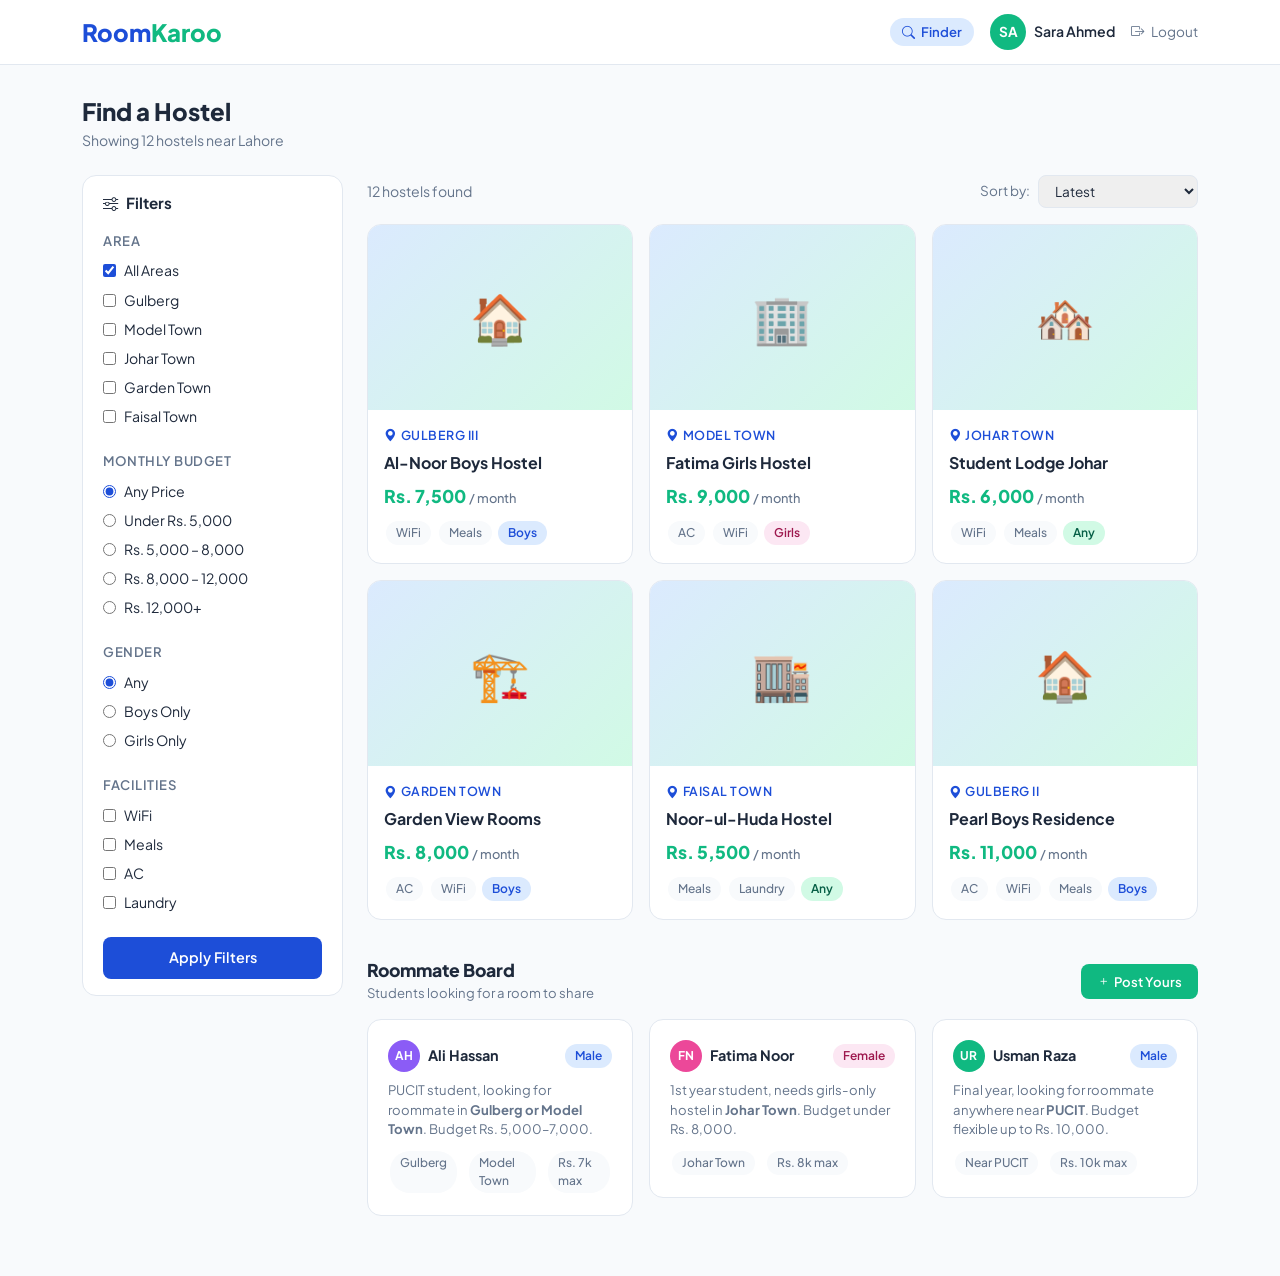
==== commit 6597a353: "update branding from RoomiQ to RoomKaroo in navbar across multiple HTML files" ====
--- a/finder-home.html
+++ b/finder-home.html
@@ -13,7 +13,7 @@
 <!-- ===== NAVBAR ===== -->
 <nav class="dash-navbar">
     <div class="container d-flex align-items-center justify-content-between">
-        <a href="index.html" class="rq-logo">Roomi<span>Q</span></a>
+        <a href="index.html" class="rq-logo">Room<span>Karoo</span></a>
         <div class="d-flex align-items-center gap-3">
             <span style="font-size: 0.82rem; background: var(--primary-light); color: var(--primary); padding: 4px 12px; border-radius: 20px; font-weight: 600;">
                 <i class="bi bi-search me-1"></i> Finder
